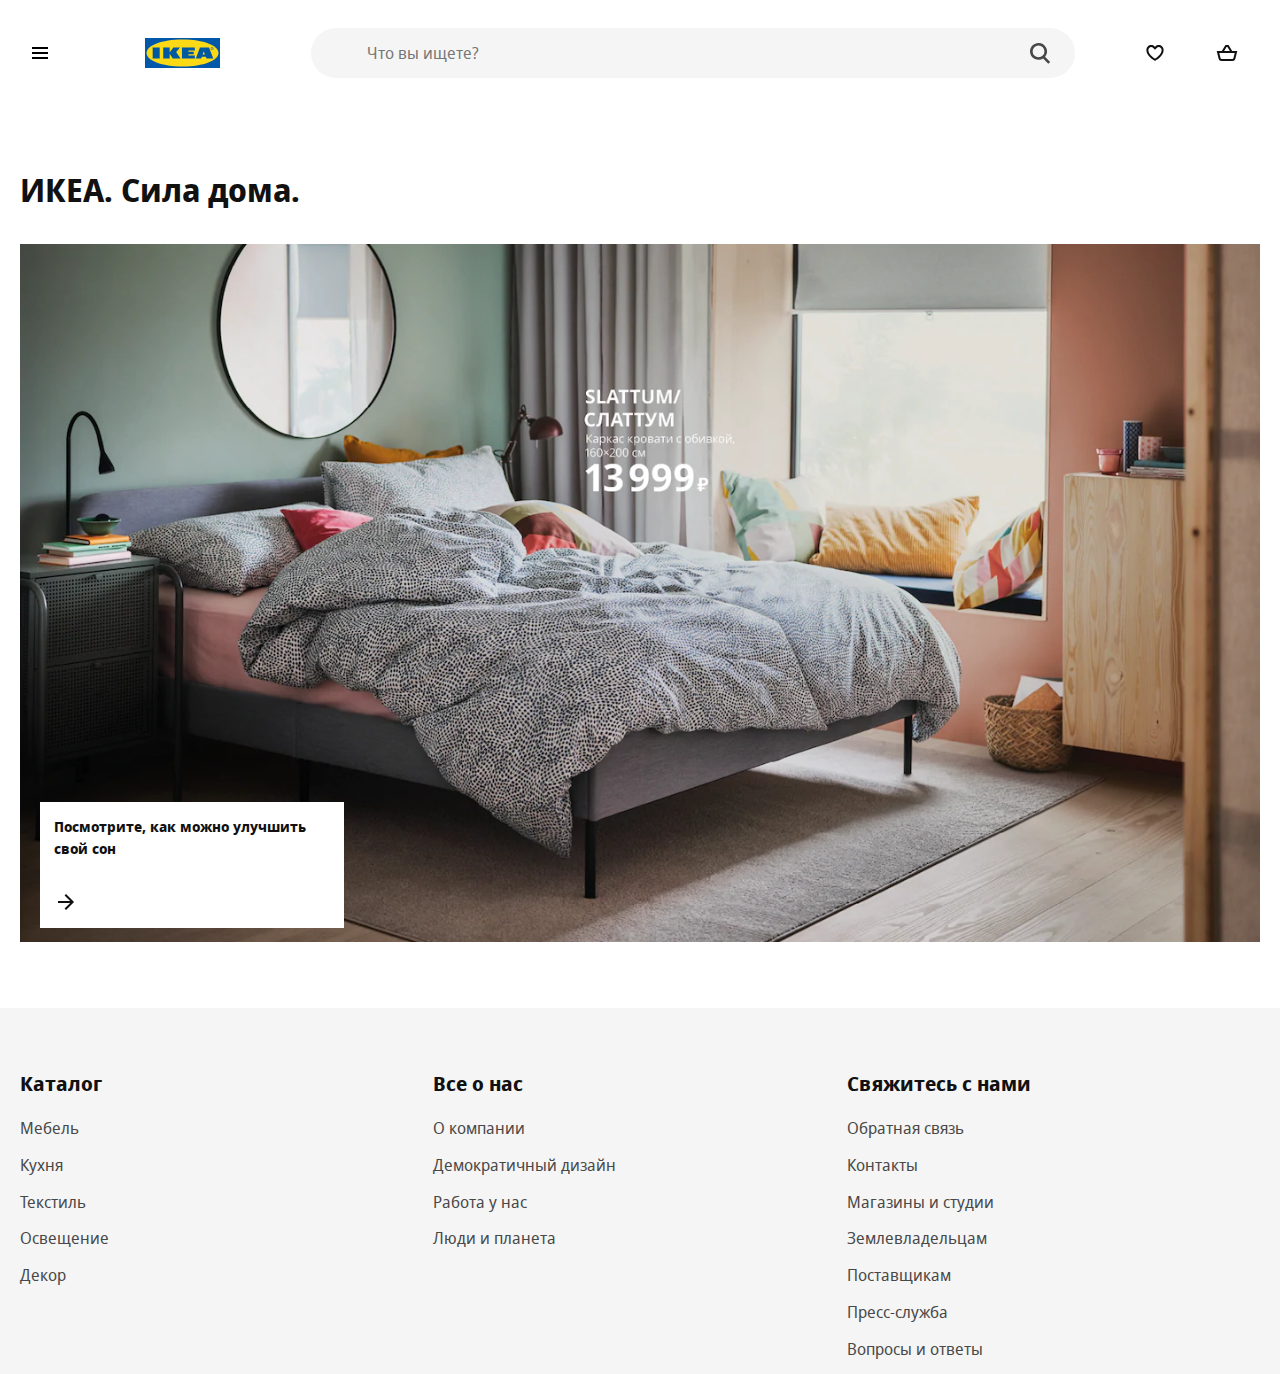
==== index.html @ d0ce1111 "initial commit" ====
<!DOCTYPE html>
<html lang="en">
<head>
    <meta charset="UTF-8">
    <meta name="viewport"
          content="width=device-width, user-scalable=no, initial-scale=1.0, maximum-scale=1.0, minimum-scale=1.0">
    <meta http-equiv="X-UA-Compatible" content="ie=edge">
    <link rel="apple-touch-icon" sizes="180x180" href="favicon/apple-touch-icon.png">
    <link rel="icon" type="image/png" sizes="32x32" href="favicon/favicon-32x32.png">
    <link rel="icon" type="image/png" sizes="16x16" href="favicon/favicon-16x16.png">
    <link rel="mask-icon" href="favicon/safari-pinned-tab.svg" color="#0058ab">
    <meta name="msapplication-TileColor" content="#0058ab">
    <meta name="theme-color" content="#0058ab">
    <title>ИКЕА - официальный интернет-магазин мебели - IKEA</title>
    <link rel="stylesheet" href="styles/styles.css">
    <script src="./script/generateHeader.js" defer></script>
    <script src="./script/generateFooter.js" defer></script>
    <script src="./script/generateCatalog.js" defer></script>
    <script src="./script/generateSubCatalog.js" defer></script>
    <script src="./script/main.js" defer></script>
</head>
<body>

<main>
    <div class="container">
        <h1 class="main-header">ИКЕА. Сила дома.</h1>
        <aside class="offer">
            <a href="card.html#idd059">
                <picture>
                    <source srcset="image/b47e07ee97fd5f9bf030d258d462a945.webp" type="image/webp">
                    <img src="image/b47e07ee97fd5f9bf030d258d462a945.jpg" alt="СЛАТТУМ">
                </picture>

            </a>
            <a class="offer-extra" href="goods.html?subcat=Кровати">
                <p>Посмотрите, как можно улучшить свой сон</p>
                <svg focusable="false" viewBox="0 0 24 24" class="offer-arrow" aria-hidden="true">
                    <path fill-rule="evenodd" clip-rule="evenodd"
                          d="M19.2937 12.7074L20.0008 12.0003L19.2938 11.2932L12.0008 3.99927L10.5865 5.41339L16.1727 11.0003H4V13.0003H16.1723L10.5855 18.5868L11.9996 20.0011L19.2937 12.7074Z"></path>
                </svg>
            </a>
        </aside>
    </div>
</main>

</body>
</html>
---- styles/styles.css ----
/*
* Prefixed by https://autoprefixer.github.io
* PostCSS: v7.0.29,
* Autoprefixer: v9.7.6
* Browsers: last 4 version
*/

@font-face {
	font-family: 'Noto Sans';
	src: local('Noto Sans Display Regular'), local('NotoSansDisplay-Regular'), url('../fonts/Notosansdisplayregular.woff2') format('woff2'), url('../fonts/Notosansdisplayregular.woff') format('woff');
	font-weight: 400;
	font-style: normal;
}

@font-face {
	font-family: 'Noto Sans';
	src: local('Noto Sans Display Italic'), local('NotoSansDisplay-Italic'), url('../fonts/Notosansdisplayitalic.woff2') format('woff2'), url('../fonts/Notosansdisplayitalic.woff') format('woff');
	font-weight: 400;
	font-style: italic;
}

@font-face {
	font-family: 'Noto Sans';
	src: local('Noto Sans Display Bold'), local('NotoSansDisplay-Bold'), url('../fonts/Notosansdisplaybold.woff2') format('woff2'), url('../fonts/Notosansdisplaybold.woff') format('woff');
	font-weight: 700;
	font-style: normal;
}

@font-face {
	font-family: 'Noto Sans';
	src: local('Noto Sans Display Bold Italic'), local('NotoSansDisplay-BoldItalic'), url('../fonts/Notosansdisplaybolditalic.woff2') format('woff2'), url('../fonts/Notosansdisplaybolditalic.woff') format('woff');
	font-weight: 700;
	font-style: italic;
}

html {
	-webkit-box-sizing: border-box;
	box-sizing: border-box;
}

*,
*::before,
*::after {
	-webkit-box-sizing: inherit;
	box-sizing: inherit;
}

body {
	min-width: 320px;
	margin: 0;

	background-color: #fff; /*под проект*/
	font-family: Noto Sans, Arial, sans-serif; /*в "" свой шрифт под проект*/

	font-size: 16px;
	color: #111;
	line-height: 1.5;
	-webkit-font-smoothing: subpixel-antialiased;
}

button, input {
	font: inherit;
}

button {
	cursor: pointer;
}

img {
	max-width: 100%;
	width: 100%;
	height: auto;
}

a {
	text-decoration: none;
	color: inherit;
}

ul {
	list-style: none;
	padding: 0;
	margin: 0;
}

h1, h2, h3, p {
	padding: 0;
	margin: 0;
}

/* container */

.container {
	max-width: 100rem;
	margin: 0 auto;
	padding: 0 1.25rem;
}

.visually-hidden {
	position: absolute !important;
	clip: rect(1px 1px 1px 1px);
	clip: rect(1px, 1px, 1px, 1px);
	padding: 0 !important;
	border: 0 !important;
	height: 1px !important;
	width: 1px !important;
	overflow: hidden;
}

/* при работе с float */

.clearfix::after {
	content: "";
	display: table;
	clear: both;
}

header {
	margin-bottom: 3.75rem;
}

.header {
	display: -ms-grid;
	display: grid;
	grid-gap: 1.25rem;
	-ms-grid-columns: 2fr 1.25rem 2fr 1.25rem 16fr 1.25rem 1fr 1.25rem 1fr;
	grid-template-columns: 2fr 2fr 16fr 1fr 1fr;
	-webkit-box-align: center;
	-ms-flex-align: center;
	align-items: center;
	padding: 1.75rem 0;
}

footer {
	background-color: #f5f5f5;
	margin-top: 3.75rem;
	padding: 3.75rem 0 0 0;
}

.footer {
	display: -ms-grid;
	display: grid;
	-ms-grid-columns: 1fr 1fr 1fr;
	grid-template-columns: 1fr 1fr 1fr;
}

.main-header {
	margin-bottom: 1.875rem
}

.btn {
	background-color: transparent;
	outline: transparent;
	border-radius: 50%;
	width: 40px;
	height: 40px;
	display: -webkit-box;
	display: -ms-flexbox;
	display: flex;
	-webkit-box-align: center;
	-ms-flex-align: center;
	align-items: center;
	-webkit-box-pack: center;
	-ms-flex-pack: center;
	justify-content: center;
	border: 1px solid transparent;
}

.btn:hover {
	background-color: #f5f5f5;
	color: #111;
}

.svg-icon {
	fill: currentColor;
}

.logo {
	text-align: center;
	width: 75px;
	height: 30px;

}

.search {
	position: relative;
	-webkit-box-flex: 1;
	-ms-flex-positive: 1;
	flex-grow: 1;
	height: 50px;
	margin: 0 40px;
}

.search-input {
	-webkit-appearance: none;
	-moz-appearance: none;
	appearance: none;
	background-color: #f5f5f5;
	display: block;
	appearance: none;
	width: 100%;
	height: 100%;
	padding: .5rem 3.5rem;
	margin: 0 auto;
	line-height: 1.5;
	border: 0;
	border-radius: 50em;
	outline: 0;
	-webkit-box-shadow: none;
	box-shadow: none;
	-webkit-transition: background .2s;
	-o-transition: background .2s;
	transition: background .2s;
}

.search-btn {
	position: absolute;
	top: 0.9rem;
	right: 0.9rem;
	background-image: url("data:image/svg+xml;charset=utf-8,%3Csvg width='16' height='17' fill='%23484848' xmlns='http://www.w3.org/2000/svg'%3E%3Cpath fill-rule='evenodd' clip-rule='evenodd' d='M6.5 11a4.5 4.5 0 110-9 4.5 4.5 0 010 9zm4.968-.307a6.5 6.5 0 10-1.514 1.315l3.996 3.996 1.414-1.414-3.896-3.897z'/%3E%3C/svg%3E");
	background-repeat: no-repeat;
	background-size: contain;
	width: 2.5rem;
	height: 1.5rem;
	background-position: center;
}

.offer {
	position: relative;
}

.offer-extra {
	position: absolute;
	padding: .9rem;
	color: #111;
	left: 1.25rem;
	bottom: 1.25rem;
	display: -webkit-box;
	display: -ms-flexbox;
	display: flex;
	background: #fff;
	-webkit-box-orient: vertical;
	-webkit-box-direction: normal;
	-ms-flex-direction: column;
	flex-direction: column;
	-webkit-box-align: start;
	-ms-flex-align: start;
	align-items: flex-start;
	max-width: 19rem;
	min-width: 13rem;
	font-size: .9rem;
	line-height: 1.5;
	font-weight: bold;
	word-break: break-word;
}

.offer-arrow {
	display: inline-block;
	height: 1.5rem;
	width: 1.5rem;
	vertical-align: middle;
	fill: currentColor;
	margin-top: 1.875rem;

}


.footer-header {
	line-height: 2rem;
	font-size: 1.25rem;
	padding: 0 0 1rem 0;

}

.footer-list {
	margin-bottom: .8rem;
}

.footer-list > a {
	color: #484848;
}

.footer-list > a:hover {
	color: #111;
	text-decoration: underline;
}

.catalog {
	position: fixed;
	z-index: 999;
	top: 0;
	left: -100%;
	bottom: 0;
	background-color: #fff;
	overflow-y: auto;
	overflow-x: hidden;
	-webkit-transition: left 0.2s 0s;
	-o-transition: left 0.2s 0s;
	transition: left 0.2s 0s;
	width: 20rem;
	padding: 6rem 4rem 3rem;

}

.catalog.open {
	left: 0;
}

.catalog-btn {
	position: absolute;
	top: 3rem;
	left: 3rem;
}

.catalog-list__item,
.subcatalog-list__item {
	cursor: pointer;
	color: #111;


}

.catalog-list__item a,
.subcatalog-list__item a {
	text-decoration: underline;
	display: block;
}

.catalog-list__item a {
	padding: .5rem 1.5rem .5rem 0;
}

.subcatalog-list__item a {
	padding: .5rem 0;
}

.catalog-list__item:hover a,
.subcatalog-list__item:hover a {
	text-decoration: underline;
}

.catalog-list__item.active {
	background-repeat: no-repeat;
	background-position: right 0 center;
	background-image: url('data:image/svg+xml;utf8,<svg width="24" height="24" viewBox="0 0 24 24" fill="none" xmlns="http://www.w3.org/2000/svg"><path fill-rule="evenodd" clip-rule="evenodd" d="M15.5996 11.9999L9.81456 17.7857L8.40026 16.3716L12.7714 11.9999L8.40026 7.62823L9.81457 6.21411L15.5996 11.9999Z" fill="%23959595"/></svg>');
}

.subcatalog {
	position: fixed;
	z-index: 998;
	top: 0;
	left: -100%;
	bottom: 0;
	background-color: #fff;
	overflow-y: auto;
	overflow-x: hidden;
	-webkit-transition: left, right 0.2s 0s;
	-o-transition: left, right 0.2s 0s;
	transition: left, right 0.2s 0s;
	width: 25rem;
	padding: 6rem 4rem 3rem;
	border-left: 2px solid #ccc;
}

.subcatalog.subopen {
	left: 20rem;
	display: block;
}

.overlay {
	display: block;
	position: fixed;
	z-index: 899;
	top: 0;
	bottom: 0;
	right: 0;
	left: 0;
	background-color: black;
	-webkit-transition: all .2s ease;
	-o-transition: all .2s ease;
	transition: all .2s ease;
	opacity: 0;
	pointer-events: none;
}

.overlay.active {
	opacity: 0.25;
	pointer-events: all;
}


.wrapper {
	position: relative;
	margin-top: 4rem;
}

.wrapper:before {
	content: '';
	width: calc(100% + 2rem);
	display: block;
	position: absolute;
	top: -2rem;
	z-index: 99;
	margin: 0 -1rem;
	border-bottom: 1px solid #dfdfdf;
}

.good {
	display: -ms-grid;
	display: grid;
	-ms-grid-columns: minmax(0, 1fr) 1.25rem minmax(0, 1fr) 1.25rem minmax(0, 1fr) 1.25rem minmax(0, 1fr) 1.25rem minmax(0, 1fr) 1.25rem minmax(0, 1fr) 1.25rem minmax(0, 1fr) 1.25rem minmax(0, 1fr) 1.25rem minmax(0, 1fr) 1.25rem minmax(0, 1fr) 1.25rem minmax(0, 1fr) 1.25rem minmax(0, 1fr);
	grid-template-columns: repeat(12, minmax(0, 1fr));
	grid-column-gap: 1.25rem;
	padding-top: 2rem;
}

.good-images {
	display: -webkit-box;
	display: -ms-flexbox;
	display: flex;
	-ms-flex-wrap: wrap;
	flex-wrap: wrap;
	-ms-grid-column: 1;
	grid-column-start: 1;
	-ms-grid-column-span: 8;
	grid-column-end: 9;
	-ms-flex-pack: distribute;
	justify-content: space-around;


}

.good-image__item {
	width: calc(50% - 1.25rem);
	margin-left: .625rem;
	margin-right: .625rem;
	min-height: 500px;
}


.good-item {
	-ms-grid-column: 9;
	grid-column-start: 9;
	-ms-grid-column-span: 4;
	grid-column-end: 13;
	padding: 0 2.5rem;
}

.good-item__section {
	margin-bottom: 2.5rem;
}

.good-item__new {
	display: none;
}


.good-item__empty {
	display: none;
}

.not-in-stock .good-item__empty {
	display: block;
}

.not-in-stock .btn-good {
	display: none;
}

.good-item__header {
	font-size: 1.375rem;
	line-height: 1.5;
	font-weight: 700;
	text-transform: uppercase;
	margin-bottom: .3rem;
}

.good-item__description {
	line-height: 1.5;
	letter-spacing: 0;
	font-weight: 400;
	color: #484848;
	font-size: .875rem;
}

.good-item__price {
	white-space: nowrap;
	text-align: right;
}

.good-item__section {
	display: -webkit-box;
	display: -ms-flexbox;
	display: flex;
	-webkit-box-pack: justify;
	-ms-flex-pack: justify;
	justify-content: space-between;
}

.good-item__price-value {
	line-height: 1.1875;
	font-size: 1.375rem;
}

.good-item__currency {
	line-height: .9;
	font-size: .6875rem;
	vertical-align: text-top;
}

.not-in-stock .good-item__price-value,
.not-in-stock .good-item__currency {
	display: none;
}

.good-item__buttons {
	display: -webkit-box;
	display: -ms-flexbox;
	display: flex;
	-webkit-box-pack: justify;
	-ms-flex-pack: justify;
	justify-content: space-between;
	-webkit-box-align: center;
	-ms-flex-align: center;
	align-items: center;
	width: 100%;
}

.btn-good {
	margin-right: 1rem;
	-webkit-box-flex: 1;
	-ms-flex-positive: 1;
	flex-grow: 1;
	-ms-flex-negative: 1;
	flex-shrink: 1;
	position: relative;
	background: #0058a3;
	color: #fff;
	border-radius: 52px;
	padding: 0 2rem;
	display: -webkit-box;
	display: -ms-flexbox;
	display: flex;
	height: 3.5rem;
	-webkit-box-align: center;
	-ms-flex-align: center;
	align-items: center;
}

.btn-good-svg {
	margin-right: .5rem;
	vertical-align: top;
	-ms-flex-negative: 0;
	flex-shrink: 0;
	display: inline-block;
	height: 1.5rem;
	width: 1.5rem;
	fill: #fff;
}

.btn-good:hover {
	color: #0058a3;
}

.btn-good:hover .btn-good-svg {
	fill: #0058a3;
}

.btn-good__label {
	text-align: center;
	border: 0;
	font-weight: 700;
	font-size: .875rem;
	line-height: 1.42857;
}

.btn-add-wishlist {
	background: rgba(0, 0, 0, 0);
	color: #111;
	border-radius: 40px;
	padding: 0 .9375rem;
	border: 1px solid #dfdfdf;
	height: 3.5rem;
	width: 3.5rem;
	margin-left: auto;
}

.btn-add-wishlist__svg {
	height: 1.5rem;
	width: 1.5rem;

}

.btn-add-wishlist:hover .btn-add-wishlist__svg {
	fill: red;
}

.btn-add-wishlist.contains-wishlist .btn-add-wishlist__svg {
	fill: red;

}

.btn-add-wishlist:hover.contains-wishlist .btn-add-wishlist__svg {
	fill: black;
}


.goods-list {
	display: -ms-grid;
	display: grid;
	grid-template-columns: repeat(4, 1fr);
}

.goods-list__item {
	margin-bottom: 2rem;
}


.goods-item {
	position: relative;
	display: -webkit-box;
	display: -ms-flexbox;
	display: flex;
	-webkit-box-orient: vertical;
	-webkit-box-direction: normal;
	-ms-flex-direction: column;
	flex-direction: column;
	-webkit-box-pack: justify;
	-ms-flex-pack: justify;
	justify-content: space-between;
	height: 100%;
}

.goods-item__img {
	height: 380px;
	display: table-cell;
	vertical-align: middle
}


.btn-add-card {
	position: absolute;
	opacity: 0;
	-webkit-transition: opacity 0.2s 0s;
	-o-transition: opacity 0.2s 0s;
	transition: opacity 0.2s 0s;
	right: 1rem;
	bottom: 0.5rem;
	background-color: rgb(0, 88, 163);
	border: 1px solid rgb(0, 88, 163);
	background-repeat: no-repeat;
	background-position: center;
	background-image: url("data:image/svg+xml;utf8,<svg width='24' height='24' xmlns='http://www.w3.org/2000/svg' viewBox='0 0 24 24'><path fill-rule='evenodd' clip-rule='evenodd' d='M10.4372 4H10.9993H12.0003H12.9996H13.5616L13.8538 4.48014L17.2112 9.99713H21H22.2806L21.9702 11.2396L21.5303 13H19.4688L19.7194 11.9971H4.28079L5.59143 17.2397C5.70272 17.6848 6.1027 17.9971 6.56157 17.9971H15V19.9971H6.56157C5.18496 19.9971 3.98502 19.0602 3.65114 17.7247L2.02987 11.2397L1.71924 9.99713H3.00002H6.78793L10.145 4.48017L10.4372 4ZM12.4375 6L14.87 9.99713H9.12911L11.5614 6H12.0003H12.4375ZM17.9961 16V14H19.9961V16H21.9961V18H19.9961V20H17.9961V18H15.9961V16H17.9961Z' fill='white' /></svg>");
}

.btn-add-card:hover {
	background-color: rgb(255, 255, 255);
	background-image: url("data:image/svg+xml;utf8,<svg width='24' height='24' xmlns='http://www.w3.org/2000/svg' viewBox='0 0 24 24'><path fill-rule='evenodd' clip-rule='evenodd' d='M10.4372 4H10.9993H12.0003H12.9996H13.5616L13.8538 4.48014L17.2112 9.99713H21H22.2806L21.9702 11.2396L21.5303 13H19.4688L19.7194 11.9971H4.28079L5.59143 17.2397C5.70272 17.6848 6.1027 17.9971 6.56157 17.9971H15V19.9971H6.56157C5.18496 19.9971 3.98502 19.0602 3.65114 17.7247L2.02987 11.2397L1.71924 9.99713H3.00002H6.78793L10.145 4.48017L10.4372 4ZM12.4375 6L14.87 9.99713H9.12911L11.5614 6H12.0003H12.4375ZM17.9961 16V14H19.9961V16H21.9961V18H19.9961V20H17.9961V18H15.9961V16H17.9961Z' fill='rgb(0, 88, 163)' /></svg>");

}

.goods-item:hover .btn-add-card {
	opacity: 1;
}

.goods-item__header {
	margin-top: auto;
	margin-bottom: 1rem;
}

.goods-item__new {
	line-height: 1.42857;
	color: #ca5008;
	font-weight: 700;
	font-size: 0.8rem;
}

.goods-item__link {
	display: block;
	height: 100%;
}

.goods-item__description {
	margin-bottom: 1rem;
	font-size: .875rem;
	line-height: 1.42857;
}

.goods-item__price {
	min-height: calc(40px + 0.5rem);
	padding-bottom: 0.5rem;
	font-weight: 700;
}

.goods-item__price-value {
	font-size: 1.375rem;
}

.goods-item__currency {
	line-height: .9;
	font-size: .6875rem;
	vertical-align: text-top;
}


.breadcrumb__list-item {
	display: inline;
}

.breadcrumb__list-item:after {
	content: "\0203A";
	display: inline;
	margin: 0 .3125rem;
	font-size: 1rem;
	line-height: 1.125;
}

.breadcrumb__list-item:last-child:after {
	content: "";
}

.breadcrumb__link {
	font-size: .75rem;
	line-height: 1.5;
	font-weight: 400;
	vertical-align: middle;
}

.breadcrumb__list-item:last-child .breadcrumb__link {
	color: #484848;
	pointer-events: none;
	cursor: auto;
}

.cart-wrapper {
	max-width: 768px;
}

.cart-header {
	text-align: center;
}

.product {
	display: -ms-grid;
	display: grid;
	-ms-grid-columns: 152px 4fr 6fr;
	grid-template-columns: 152px 4fr 6fr;
	-ms-grid-rows: auto;
	grid-template-rows: auto;
	font-size: .81rem;
	line-height: 1.385;
}

.product > *:nth-child(1) {
	-ms-grid-row: 1;
	-ms-grid-column: 1;
}

.product > *:nth-child(2) {
	-ms-grid-row: 1;
	-ms-grid-column: 2;
}

.product > *:nth-child(3) {
	-ms-grid-row: 1;
	-ms-grid-column: 3;
}

.product__image-container {
	-ms-grid-column: 1;
	grid-column: 1;
	-ms-grid-row: 1;
	-ms-grid-row-span: 2;
	grid-row: 1/3;
	padding-right: 1rem;
}

.product__description {
	-ms-grid-column: 2;
	grid-column: 2;
	-ms-grid-row: 1;
	grid-row: 1;
}

.product__name {
	font-size: 1.2rem;
	margin-bottom: .5rem;
	font-weight: 700;
	text-transform: uppercase;
	word-break: break-word;
}

.product__prices {
	-ms-grid-column: 3;
	grid-column: 3;
	-ms-grid-row: 1;
	grid-row: 1;
	text-align: right;
	padding-top: 0;
}

.product__controls {
	-ms-grid-column: 3;
	grid-column: 3;
	-ms-grid-row: 2;
	grid-row: 2;
	margin-top: .5rem;
	display: -webkit-box;
	display: -ms-flexbox;
	display: flex;
	-webkit-box-pack: end;
	-ms-flex-pack: end;
	justify-content: flex-end;
}

.btn-remove {
	color: #444;
	border-color: #666;
	border-radius: unset;
}

.product__total {
	font-weight: 700;
	font-size: 1.06rem;
	line-height: 1.2;
}

.product-controls__remove {
	width: 12.5%;
}

.product-controls__quantity {
	width: 25%;
	margin-left: .5rem;
}

.cart-header {
	margin-bottom: 3rem;
}

.cart-item {
	margin-bottom: 2rem;
}

.cart-total {
	display: -webkit-box;
	display: -ms-flexbox;
	display: flex;
	-webkit-box-pack: justify;
	-ms-flex-pack: justify;
	justify-content: space-between;
	padding: .35rem 0;
	font-weight: 700;
	font-size: 14px;
	text-align: initial;
	border: dashed #cacaca;
	border-width: 1px 0;
}

.cart-checkout {
	color: #ffffff;
	padding: 12px 62px;
	background-color: #3a6e9f;
	border: none;
	display: block;
	margin: 1rem auto;
}

.cart-form {
	margin: 1rem 0;
	text-align: center;
}

.cart-form label {
	display: block;
	margin: 1rem;
}

select {
	width: 100%;
	max-width: 352px;
	height: 40px;
	margin: 0;
	padding: 0 10px;
	border: 1px solid #666;
	border-radius: 2px;
	background: #fff url(../image/chevron-down-thin-24.1667eab2.svg) no-repeat right 8px center/1.5rem;
	-webkit-appearance: none;
	-moz-appearance: none;
	appearance: none;
	font-size: 1rem;
	line-height: 1.15;
	font-family: inherit;
	text-transform: none;
}

@media (max-width: 1200px) {
	.goods-list {
		grid-template-columns: repeat(3, 1fr);
	}
}

@media (max-width: 768px) {
	.goods-list {
		grid-template-columns: repeat(2, 1fr);
	}

	.header {
		-ms-grid-columns: 1fr 1.25rem 4fr 1.25rem 1fr 1.25rem 1fr;
		grid-template-columns: 1fr 4fr 1fr 1fr;
		-ms-grid-rows: auto 1.25rem auto 1.25rem auto;
		grid-template-areas: "burger logo wishlist cart" "main main . sidebar" "footer footer footer footer";
	}

	.btn-burger {
		grid-area: burger;
	}

	.logo {
		grid-area: logo;
	}

	.btn-wishlist {
		grid-area: wishlist;
	}

	.btn-cart {
		grid-area: cart;
	}

	.search {
		grid-area: search;
		-ms-grid-row: 2;
		grid-row: 2;
		-ms-grid-column-span: 5;
		grid-column-end: 6;
		-ms-grid-column: 1;
		grid-column-start: 1;
		margin: 0;
	}

	.footer {
		-ms-grid-rows: auto;
		grid-template-rows: auto;
		-webkit-box-pack: center;
		-ms-flex-pack: center;
		justify-content: center;
		grid-template-areas: "catalog" "about" "connection";
		-ms-grid-columns: 300px;
		grid-template-columns: 300px

	}

	.footer-catalog {
		grid-area: catalog;
		margin-bottom: 50px;
	}

	.footer-about {
		grid-area: about;
		margin-bottom: 50px;
	}

	.footer-connection {
		grid-area: connection;
		margin-bottom: 50px;
	}

	.catalog {
		width: 50%;
	}

	.subcatalog {
		width: 50%;
		left: auto;
		right: -100%;
	}

	.subcatalog.subopen {
		right: 0;
		left: auto;
	}
}

@media (max-width: 768px) {

	.footer-catalog {
		-ms-grid-row: 1;
		-ms-grid-column: 1

	}

	.footer-about {
		-ms-grid-row: 2;
		-ms-grid-column: 1

	}

	.footer-connection {
		-ms-grid-row: 3;
		-ms-grid-column: 1

	}
}

@media (max-width: 768px) {

	.btn-burger {
		-ms-grid-row: 1;
		-ms-grid-column: 1;
	}

	.logo {
		-ms-grid-row: 1;
		-ms-grid-column: 3;
	}

	.btn-wishlist {
		-ms-grid-row: 1;
		-ms-grid-column: 5;
	}

	.btn-cart {
		-ms-grid-row: 1;
		-ms-grid-column: 7;
	}
}

@media (max-width: 576px) {
	.goods-list {
		-ms-grid-columns: 1fr;
		grid-template-columns: 1fr;
	}

	.catalog {
		width: 100%;
	}

	.subcatalog {
		z-index: 999;
		width: 100%;
	}

	.subcatalog.subopen {
		right: 0;
	}
}
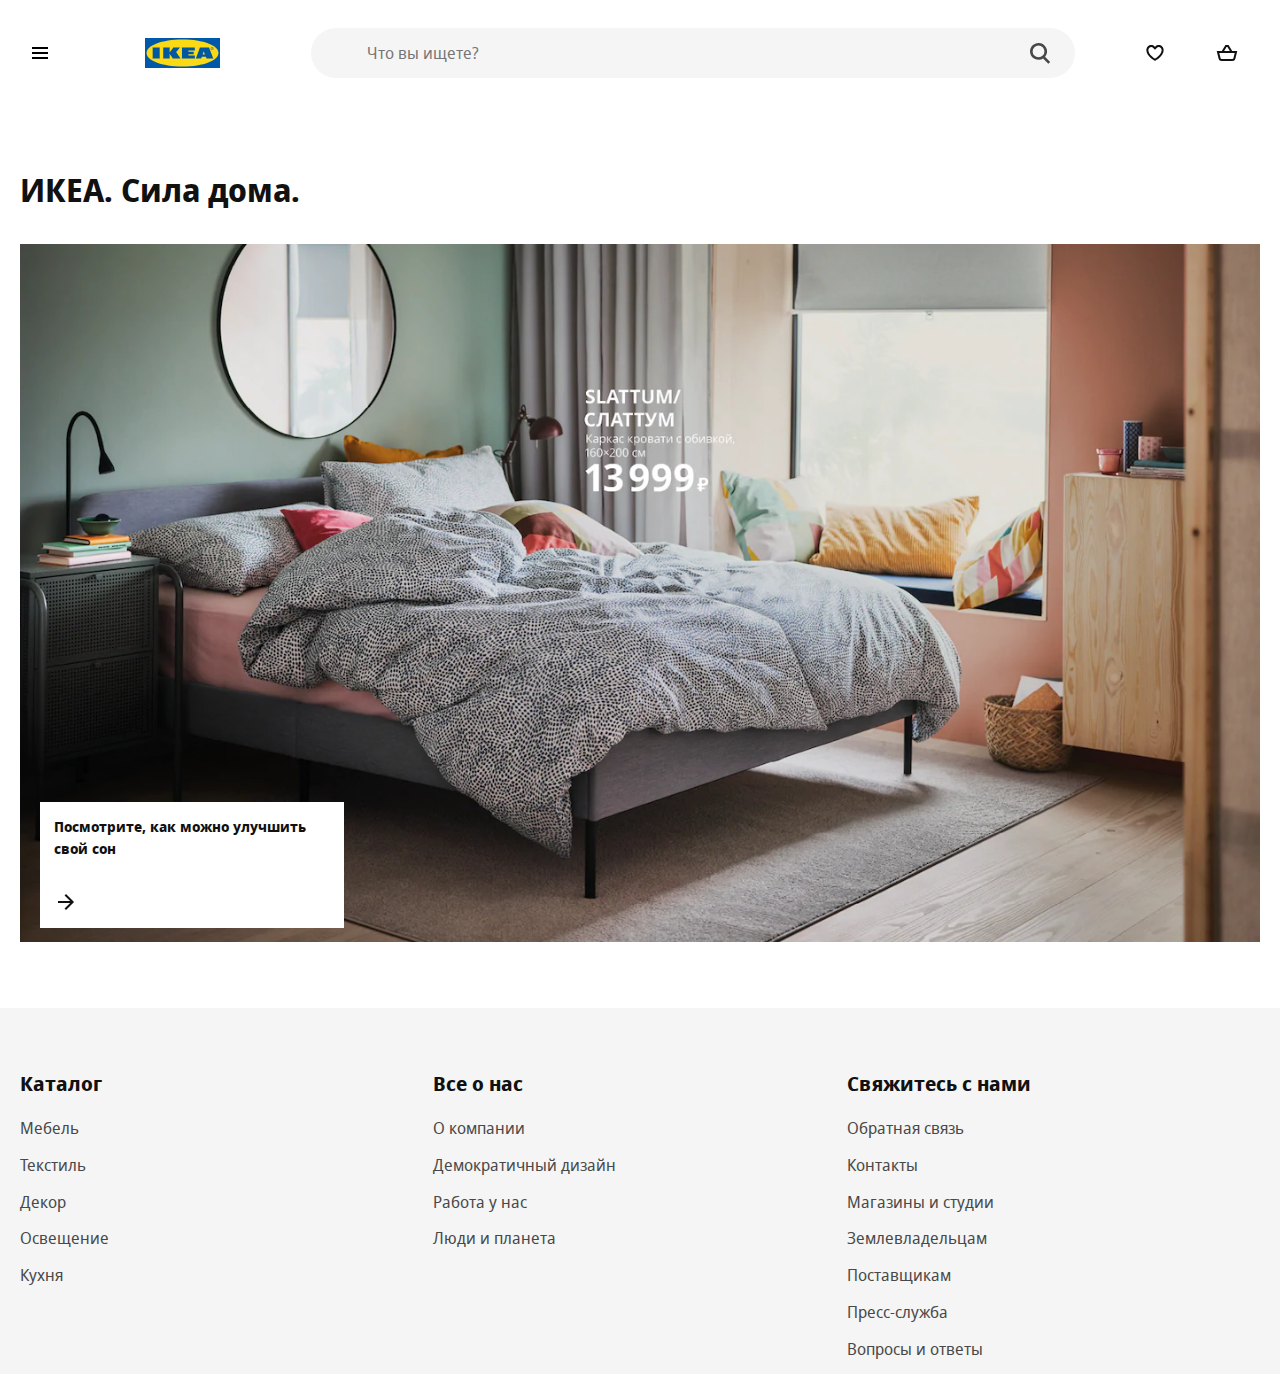
==== commit c5a900ee: "added connect with db" ====
--- a/index.html
+++ b/index.html
@@ -13,11 +13,9 @@
     <meta name="theme-color" content="#0058ab">
     <title>ИКЕА - официальный интернет-магазин мебели - IKEA</title>
     <link rel="stylesheet" href="styles/styles.css">
-    <script src="./script/generateHeader.js" defer></script>
-    <script src="./script/generateFooter.js" defer></script>
-    <script src="./script/generateCatalog.js" defer></script>
-    <script src="./script/generateSubCatalog.js" defer></script>
-    <script src="./script/main.js" defer></script>
+
+    <script src="./script/index.js" defer type="module"></script>
+    <script src="./script/test.js"></script>
 </head>
 <body>
 
--- a/styles/styles.css
+++ b/styles/styles.css
@@ -354,9 +354,9 @@
 	background-color: #fff;
 	overflow-y: auto;
 	overflow-x: hidden;
-	-webkit-transition: left, right 0.2s 0s;
-	-o-transition: left, right 0.2s 0s;
-	transition: left, right 0.2s 0s;
+	-webkit-transition: left 0.7s 0s, right 0.7s 0s;
+	-o-transition: left 0.7s 0s, right 0.7s 0s;
+	transition: left 0.7s 0s, right 0.7s 0s;
 	width: 25rem;
 	padding: 6rem 4rem 3rem;
 	border-left: 2px solid #ccc;
@@ -364,7 +364,6 @@
 
 .subcatalog.subopen {
 	left: 20rem;
-	display: block;
 }
 
 .overlay {
@@ -608,6 +607,7 @@
 .goods-list {
 	display: -ms-grid;
 	display: grid;
+	grid-gap: 1.25rem;
 	grid-template-columns: repeat(4, 1fr);
 }
 
